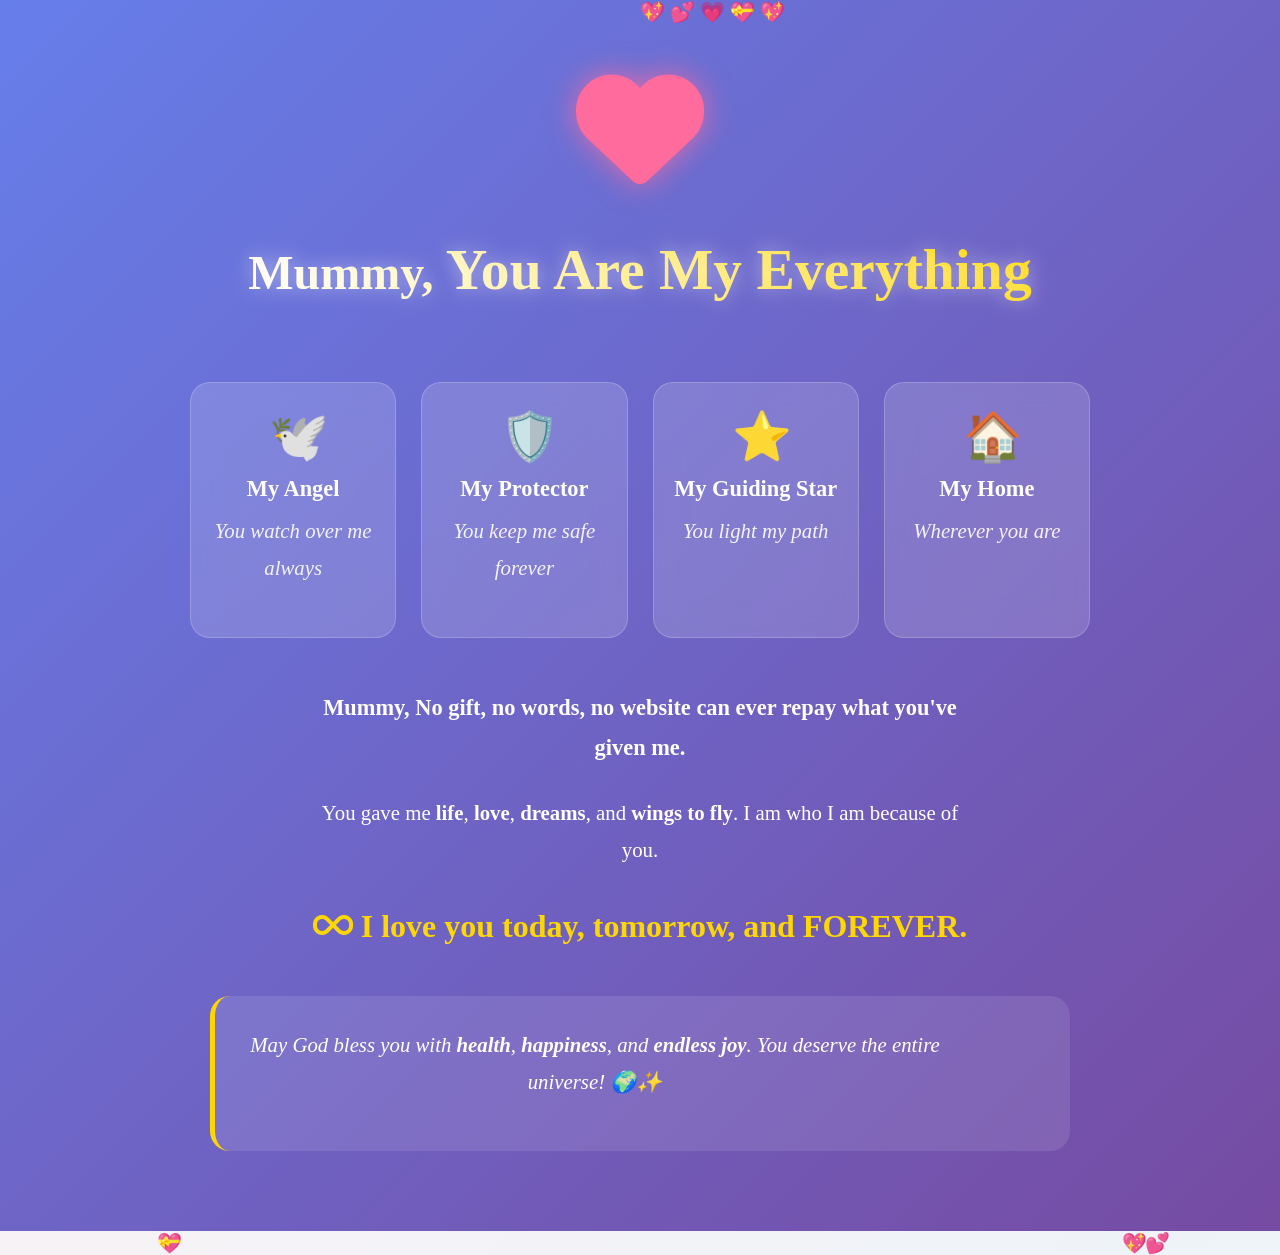
==== final.html @ c8d9d803 "first commit" ====
<!DOCTYPE html>
<html lang="en">
<head>
  <meta charset="UTF-8" />
  <meta name="viewport" content="width=device-width, initial-scale=1.0" />
  <title>I Love You Mummy - Forever</title>
  <link rel="stylesheet" href="style.css" />
  <link rel="stylesheet" href="https://cdnjs.cloudflare.com/ajax/libs/font-awesome/6.4.0/css/all.min.css" />
</head>
<body>
  <div class="page final-page simple-final">
    <div class="floating-hearts"></div>
    
    <div class="final-heart-container">
      <div class="big-heart">
        <i class="fas fa-heart"></i>
      </div>
    </div>

    <h1 class="final-title simple-title">
      Mummy, <span class="love-text">You Are My Everything</span>
    </h1>

    <div class="final-content simple-content">
      <div class="mom-qualities">
        <div class="quality">
          <span class="emoji-icon">🕊️</span>
          <h3>My Angel</h3>
          <p>You watch over me always</p>
        </div>
        <div class="quality">
          <span class="emoji-icon">🛡️</span>
          <h3>My Protector</h3>
          <p>You keep me safe forever</p>
        </div>
        <div class="quality">
          <span class="emoji-icon">⭐</span>
          <h3>My Guiding Star</h3>
          <p>You light my path</p>
        </div>
        <div class="quality">
          <span class="emoji-icon">🏠</span>
          <h3>My Home</h3>
          <p>Wherever you are</p>
        </div>
      </div>

      <div class="deep-message">
        <p class="touching-words">
          <strong>Mummy,</strong> No gift, no words, no website can ever repay what you've given me.
        </p>
        <p>
          You gave me <strong>life</strong>, <strong>love</strong>, <strong>dreams</strong>, and 
          <strong>wings to fly</strong>. I am who I am because of you.
        </p>
        <p class="forever">
          <i class="fas fa-infinity"></i> <strong>I love you today, tomorrow, and FOREVER.</strong>
        </p>
      </div>

      <div class="final-prayer">
        <p class="prayer-text">
          May God bless you with <strong>health</strong>, <strong>happiness</strong>, 
          and <strong>endless joy</strong>. You deserve the entire universe! 🌍✨
        </p>
      </div>
    </div>

  <script src="script.js"></script>
</body>
</html>
---- style.css ----
@import url('https://cdnjs.cloudflare.com/ajax/libs/font-awesome/6.4.0/css/all.min.css');
* {
  margin: 0;
  padding: 0;
  box-sizing: border-box;
}

body {
  font-family: 'Georgia', serif;
  background: linear-gradient(-45deg, #ffe4ec, #f8c8dc, #e8f4f8, #fff1f5);
  background-size: 400% 400%;
  animation: gradientShift 15s ease infinite;
  overflow-x: hidden;
  color: #5b445f;
  position: relative;
}

@keyframes gradientShift {
  0% { background-position: 0% 50%; }
  50% { background-position: 100% 50%; }
  100% { background-position: 0% 50%; }
}

.floating-hearts {
  position: fixed;
  top: 0;
  left: 0;
  width: 100%;
  height: 100%;
  pointer-events: none;
  z-index: 1;
}

.floating-hearts::before {
  content: '💖 💕 💗 💝 💖';
  position: absolute;
  animation: float 20s infinite linear;
  font-size: 20px;
}

@keyframes float {
  0% { transform: translateY(100vh) rotate(0deg); }
  100% { transform: translateY(-100px) rotate(360deg); }
}

.page {
  min-height: 100vh;
  display: flex;
  flex-direction: column;
  justify-content: center;
  align-items: center;
  padding: 40px 20px;
  text-align: center;
  position: relative;
  z-index: 2;
}

h1, .title {
  font-size: 3.5rem;
  margin-bottom: 30px;
  background: linear-gradient(45deg, #ff6b9d, #c44569);
  -webkit-background-clip: text;
  -webkit-text-fill-color: transparent;
  background-clip: text;
  animation: glow 2s ease-in-out infinite alternate;
}

@keyframes glow {
  from { text-shadow: 0 0 20px #ff6b9d; }
  to { text-shadow: 0 0 30px #ff6b9d, 0 0 40px #ff6b9d; }
}

.highlight {
  color: #ff6b9d;
  font-weight: bold;
}

p {
  max-width: 700px;
  line-height: 1.8;
  font-size: 1.3rem;
  margin-bottom: 20px;
}

.special-p span {
  color: #ff6b9d;
  animation: heartbeat 2s infinite;
}

@keyframes heartbeat {
  0%, 100% { transform: scale(1); }
  50% { transform: scale(1.1); }
}

.main-btn, .floating-btn {
  margin-top: 40px;
  padding: 15px 30px;
  border: none;
  border-radius: 50px;
  background: linear-gradient(45deg, #ff6b9d, #c44569);
  color: white;
  font-size: 1.2rem;
  font-weight: bold;
  cursor: pointer;
  transition: all 0.4s;
  box-shadow: 0 10px 30px rgba(255, 107, 157, 0.4);
}

.floating-btn {
  position: fixed;
  bottom: 30px;
  right: 30px;
  width: 60px;
  height: 60px;
  border-radius: 50%;
  font-size: 1.5rem;
  padding: 0;
}

.main-btn.pulse, .floating-btn.pulse {
  animation: pulse 2s infinite;
}

@keyframes pulse {
  0% { box-shadow: 0 0 0 0 rgba(255, 107, 157, 0.7); }
  70% { box-shadow: 0 0 0 20px rgba(255, 107, 157, 0); }
  100% { box-shadow: 0 0 0 0 rgba(255, 107, 157, 0); }
}

.main-btn:hover, .floating-btn:hover {
  transform: translateY(-5px) scale(1.05);
  box-shadow: 0 20px 40px rgba(255, 107, 157, 0.6);
}

/* Gallery Styles */
.gallery-grid {
  display: grid;
  grid-template-columns: repeat(auto-fit, minmax(280px, 1fr));
  gap: 25px;
  width: 100%;
  margin-top: 40px;
}

.image-container {
  position: relative;
  border-radius: 20px;
  overflow: hidden;
  box-shadow: 0 15px 35px rgba(0,0,0,0.2);
  transition: all 0.4s;
}

.image-container:hover {
  transform: translateY(-10px) scale(1.02);
}

.image-container img {
  width: 100%;
  height: 280px;
  object-fit: cover;
  display: block;
}

.image-overlay {
  position: absolute;
  bottom: 0;
  left: 0;
  right: 0;
  background: linear-gradient(transparent, rgba(241, 79, 198, 0.8));
  color: white;
  padding: 30px 20px 20px;
  transform: translateY(100%);
  transition: transform 0.4s;
}

.image-container:hover .image-overlay {
  transform: translateY(0);
}

.image-overlay p {
  margin: 0;
  font-size: 1.1rem;
  font-style: italic;
}

/* Letter Styles */
.letter-box {
  max-width: 900px;
  background: rgba(255, 255, 255, 0.95);
  padding: 60px;
  border-radius: 30px;
  box-shadow: 0 30px 80px rgba(0,0,0,0.2);
  backdrop-filter: blur(10px);
  border: 1px solid rgba(255, 255, 255, 0.3);
}

.letter-header {
  margin-bottom: 30px;
}

.love-heart {
  font-size: 4rem;
  color: #ff6b9d;
  animation: bounce 2s infinite;
}

@keyframes bounce {
  0%, 20%, 50%, 80%, 100% { transform: translateY(0); }
  40% { transform: translateY(-10px); }
  60% { transform: translateY(-5px); }
}

/* Moments Cards */
.moments-grid {
  display: grid;
  grid-template-columns: repeat(auto-fit, minmax(280px, 1fr));
  gap: 25px;
  margin-top: 40px;
  width: 100%;
}

.card {
  background: rgba(255, 255, 255, 0.95);
  padding: 40px 30px;
  border-radius: 25px;
  font-size: 1.2rem;
  box-shadow: 0 15px 40px rgba(0,0,0,0.1);
  transition: all 0.4s;
  border: 1px solid rgba(255, 255, 255, 0.3);
  backdrop-filter: blur(10px);
}

.card i {
  font-size: 3rem;
  color: #ff6b9d;
  margin-bottom: 15px;
}

.card h3 {
  color: #5b445f;
  margin-bottom: 10px;
}

.hover-lift:hover {
  transform: translateY(-10px) rotateX(5deg);
  box-shadow: 0 25px 50px rgba(0,0,0,0.2);
}

/* Final Page */
.final-page {
  background: linear-gradient(135deg, #667eea 0%, #764ba2 100%);
  color: white;
}

.final-title {
  font-size: 4rem !important;
  background: linear-gradient(45deg, #fff, #ffd700);
  -webkit-background-clip: text;
  -webkit-text-fill-color: transparent;
}

.love-text {
  color: #ffd700 !important;
  font-size: 1.2em;
}

.confetti {
  position: absolute;
  width: 100%;
  height: 100%;
  pointer-events: none;
}

.confetti::before {
  content: '🎉✨🎊💖🎈';
  position: absolute;
  animation: confetti-fall 3s infinite linear;
}

@keyframes confetti-fall {
  0% { transform: translateY(-100vh) rotate(0deg); }
  100% { transform: translateY(100vh) rotate(720deg); }
}

.big-btn {
  padding: 20px 50px !important;
  font-size: 1.4rem !important;
}

.love-note {
  margin-top: 40px;
  padding: 20px;
  background: rgba(255,255,255,0.2);
  border-radius: 20px;
  font-size: 1.1rem;
}

/* Responsive */
@media (max-width: 768px) {
  h1, .title { font-size: 2.5rem; }
  .gallery-grid { grid-template-columns: repeat(auto-fit, minmax(200px, 1fr)); }
  .moments-grid { grid-template-columns: 1fr; }
}

/* ... (Keep all previous CSS) ... */

/* NEW: Navigation Buttons - Medium Bottom */
.nav-btn {
  position: fixed;
  bottom: 80px; /* Medium bottom position */
  left: 50%;
  transform: translateX(-50%);
  width: 220px;
  height: 60px;
  border: none;
  border-radius: 50px;
  background: linear-gradient(45deg, #ff6b9d, #c44569);
  color: white;
  font-size: 1.1rem;
  font-weight: bold;
  cursor: pointer;
  transition: all 0.4s;
  box-shadow: 0 15px 35px rgba(255, 107, 157, 0.5);
  z-index: 100;
  display: flex;
  align-items: center;
  justify-content: center;
  gap: 10px;
}

.nav-btn:hover {
  transform: translateX(-50%) translateY(-8px) scale(1.05);
  box-shadow: 0 25px 50px rgba(255, 107, 157, 0.7);
}

/* Button specific colors */
.gallery-btn { background: linear-gradient(45deg, #ff9a9e, #fecfef); }
.gallery-btn:hover { box-shadow: 0 25px 50px rgba(255, 154, 158, 0.7); }

.letter-btn { background: linear-gradient(45deg, #a8edea, #fed6e3); }
.letter-btn:hover { box-shadow: 0 25px 50px rgba(168, 237, 234, 0.7); }

.final-btn { background: linear-gradient(45deg, #ffecd2, #fcb69f); }
.final-btn:hover { box-shadow: 0 25px 50px rgba(255, 236, 210, 0.7); }

.home-btn { background: linear-gradient(45deg, #667eea, #764ba2); }
.home-btn:hover { box-shadow: 0 25px 50px rgba(102, 126, 234, 0.7); }

/* New content styles */
.content-section {
  max-width: 800px;
  padding: 0 20px;
}

.love-stats {
  display: flex;
  justify-content: center;
  gap: 30px;
  margin: 40px 0;
  flex-wrap: wrap;
}

.love-stats div {
  background: rgba(255, 255, 255, 0.9);
  padding: 20px;
  border-radius: 20px;
  box-shadow: 0 10px 30px rgba(0,0,0,0.1);
  font-weight: bold;
}

.intro-text, .gallery-footer {
  font-size: 1.3rem;
  margin: 30px 0;
  font-style: italic;
  color: #ff6b9d;
}

.letter-paragraph {
  margin-bottom: 30px;
  text-align: left;
}

.letter-paragraph p {
  font-size: 1.25rem;
  line-height: 1.9;
}

.letter-close {
  text-align: center;
  background: linear-gradient(45deg, #ff9a9e, #fecfef);
  padding: 30px;
  border-radius: 20px;
  margin-top: 40px;
}

.date {
  color: #ff6b9d;
  font-size: 1.1rem;
  margin-top: 10px;
}

.special ul {
  list-style: none;
  padding-left: 0;
}

.special li {
  padding: 10px 0;
  font-size: 1.1rem;
}

.award {
  background: rgba(255,255,255,0.2);
  padding: 30px;
  border-radius: 20px;
  margin: 30px 0;
  backdrop-filter: blur(10px);
}

.award i {
  font-size: 4rem;
  color: #ffd700;
}

.thanks-list, .promise-section ul {
  list-style: none;
  padding: 0;
  max-width: 600px;
  margin: 20px auto;
}

.thanks-list li {
  padding: 12px 0;
  font-size: 1.2rem;
}

.love-meter {
  margin: 40px 0;
}

.meter {
  width: 300px;
  height: 20px;
  background: rgba(255,255,255,0.3);
  border-radius: 10px;
  margin: 20px auto;
  overflow: hidden;
}

.meter .fill {
  height: 100%;
  background: linear-gradient(90deg, #ff6b9d, #ffd700);
  width: 100%;
  animation: fillMeter 2s ease-out;
}

@keyframes fillMeter {
  0% { width: 0%; }
  100% { width: 100%; }
}

/* Responsive */
@media (max-width: 768px) {
  .nav-btn {
    bottom: 20px;
    width: 90%;
    max-width: 300px;
  }
  
  .love-stats {
    flex-direction: column;
    align-items: center;
  }
}

/* NEW FINAL PAGE STYLES - Simple & Emotional */
.simple-final {
  background: linear-gradient(135deg, #667eea 0%, #764ba2 100%);
  color: white;
}

.final-heart-container {
  margin: 20px 0 30px;
}

.big-heart {
  font-size: 8rem;
  animation: heartbeat 1.5s infinite;
  color: #ff6b9d;
  text-shadow: 0 0 30px rgba(255, 107, 157, 0.8);
}

.simple-title {
  font-size: 3rem !important;
  margin-bottom: 30px;
  text-shadow: 0 0 20px rgba(255,255,255,0.5);
}

.mom-qualities {
  display: grid;
  grid-template-columns: repeat(auto-fit, minmax(200px, 1fr));
  gap: 25px;
  margin: 50px 0;
  max-width: 900px;
}

.quality {
  background: rgba(255, 255, 255, 0.15);
  padding: 30px 20px;
  border-radius: 20px;
  backdrop-filter: blur(15px);
  border: 1px solid rgba(255, 255, 255, 0.2);
  transition: all 0.4s;
}

.quality:hover {
  transform: translateY(-10px);
  background: rgba(255, 255, 255, 0.25);
  box-shadow: 0 20px 40px rgba(0,0,0,0.3);
}

.quality i {
  font-size: 3rem;
  color: #ffd700;
  margin-bottom: 15px;
}

.quality h3 {
  font-size: 1.4rem;
  margin-bottom: 10px;
  color: #fff;
}

.quality p {
  opacity: 0.9;
  font-style: italic;
}

.deep-message {
  max-width: 700px;
  margin: 0 auto 40px;
  text-align: center;
  padding: 0 20px;
}

.touching-words {
  font-size: 1.4rem;
  font-weight: bold;
  margin-bottom: 25px;
  animation: fadeInUp 1s ease;
}

.forever {
  font-size: 2rem;
  color: #ffd700;
  margin-top: 30px;
  font-weight: bold;
}

.final-prayer {
  background: rgba(255, 255, 255, 0.1);
  padding: 30px;
  border-radius: 20px;
  margin: 40px 20px;
  border-left: 5px solid #ffd700;
}

.prayer-text {
  font-size: 1.3rem;
  font-style: italic;
}

.creator-note {
  margin-top: 40px;
  padding: 20px;
  background: rgba(255,255,255,0.1);
  border-radius: 15px;
  font-size: 1rem;
  opacity: 0.9;
}

/* Animations */
@keyframes fadeInUp {
  from {
    opacity: 0;
    transform: translateY(30px);
  }
  to {
    opacity: 1;
    transform: translateY(0);
  }
}

@keyframes heartbeat {
  0%, 100% { transform: scale(1); }
  50% { transform: scale(1.2); }
}

/* Responsive */
@media (max-width: 768px) {
  .big-heart { font-size: 6rem; }
  .simple-title { font-size: 2.2rem !important; }
  .mom-qualities { grid-template-columns: 1fr; }
  .forever { font-size: 1.5rem; }
}

/* PERFECT EMOJI SIZE - Same as Font Awesome */
.emoji-icon {
  display: inline-block;
  font-size: 3rem;        /* Same as icon size */
  width: 3rem;           /* Fixed width */
  height: 3rem;          /* Fixed height */
  line-height: 3rem;     /* Center vertically */
  text-align: center;
  margin-bottom: 15px;   /* Same as icon margin */
  animation: float 3s ease-in-out infinite; /* Gentle float */
}

@keyframes float {
  0%, 100% { transform: translateY(0px); }
  50% { transform: translateY(-5px); }
}

/* Hover effect for emoji */
.quality:hover .emoji-icon {
  animation: bounce 0.6s ease;
  filter: drop-shadow(0 5px 10px rgba(255,255,255,0.5));
}

@keyframes bounce {
  0%, 20%, 50%, 80%, 100% { transform: translateY(0); }
  40% { transform: translateY(-10px); }
  60% { transform: translateY(-5px); }
}
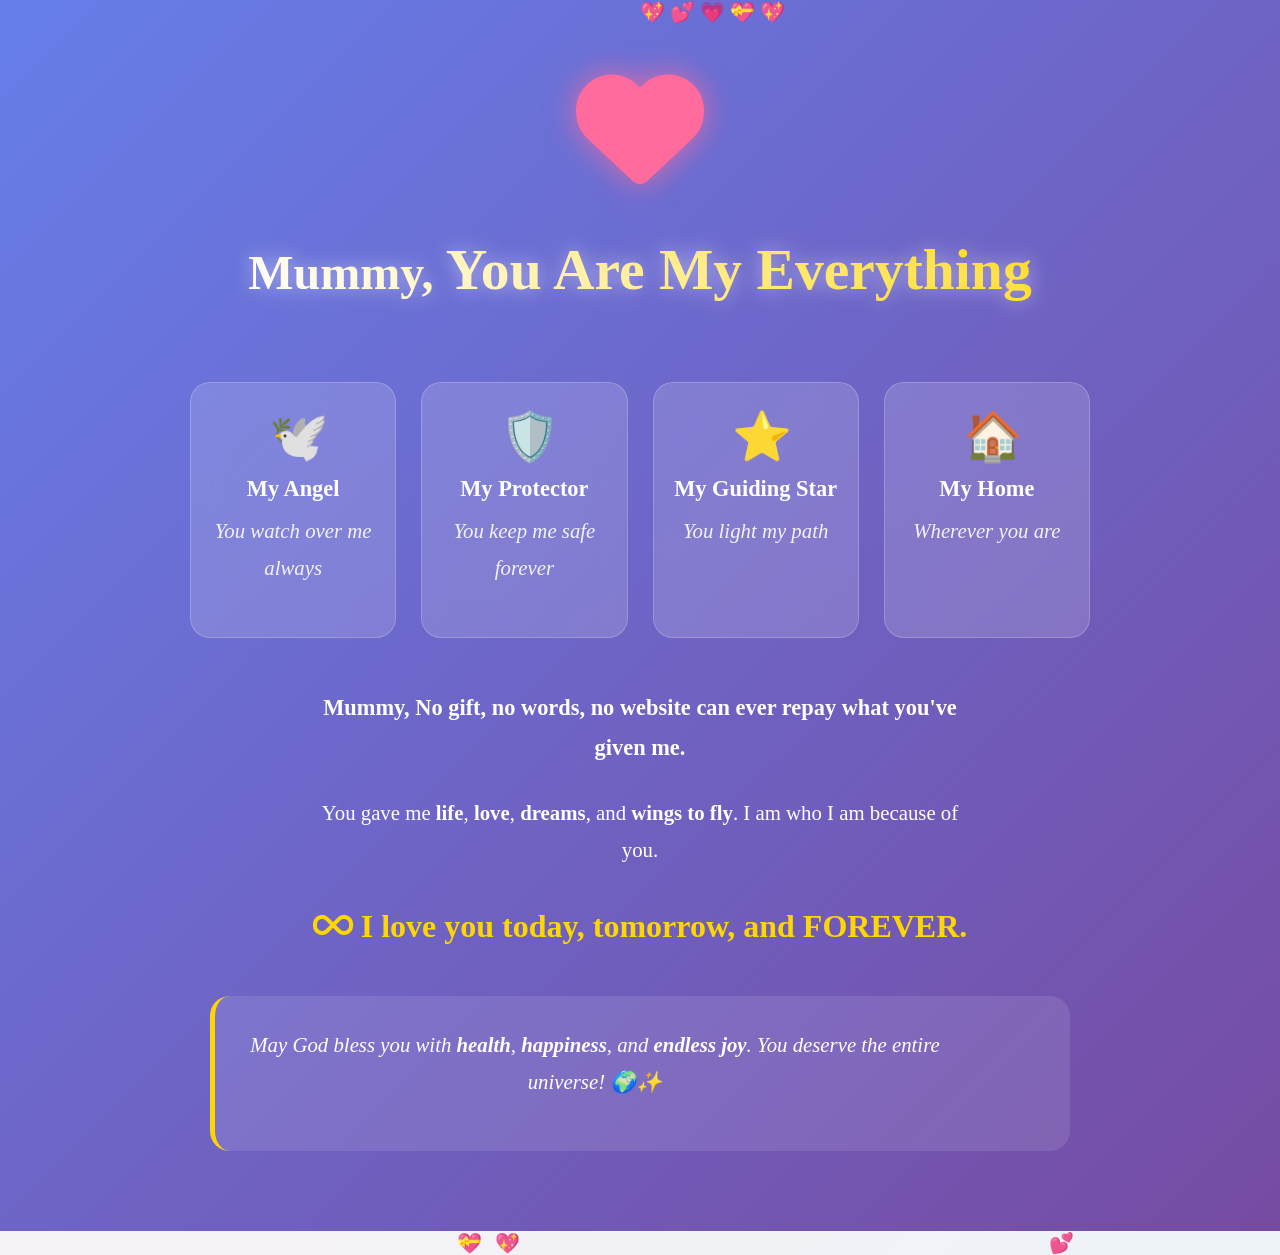
==== commit a1e9d72d: "Update files" ====
--- a/final.html
+++ b/final.html
@@ -68,4 +68,11 @@
 
   <script src="script.js"></script>
 </body>
-</html>+</html>
+
+<!-- https://docs.google.com/document/d/1bl-p6D_4lIoDbRMvJK7blNzqTW18BcS7yT05vge5OP4/edit?usp=drive_link
+https://docs.google.com/document/d/1FBkiHNKLCnYp2PpwsQPzQWMkZDjIBIkj27hH5XDfpl4/edit?usp=drive_link
+https://docs.google.com/document/d/18CY3koydBQM9N--GYNBxDfDAKUYkLT6fAPrGXeluEK0/edit?tab=t.0
+https://docs.google.com/document/d/1G4ujKxdRhOQxKS-IcDPdOi3zruNWJPaCuEif880i6HM/edit?usp=drive_link
+https://docs.google.com/document/d/1booqzjaGSdCSqcJ1zR60FYzAZN8WHjABDyW-x2bWRHc/edit?usp=drivesdk
+https://docs.google.com/document/d/1-GXBtA0tFxrnQnpvVMYERAWnPRpcx2My5LLGlS02a98/edit?tab=t.0 -->
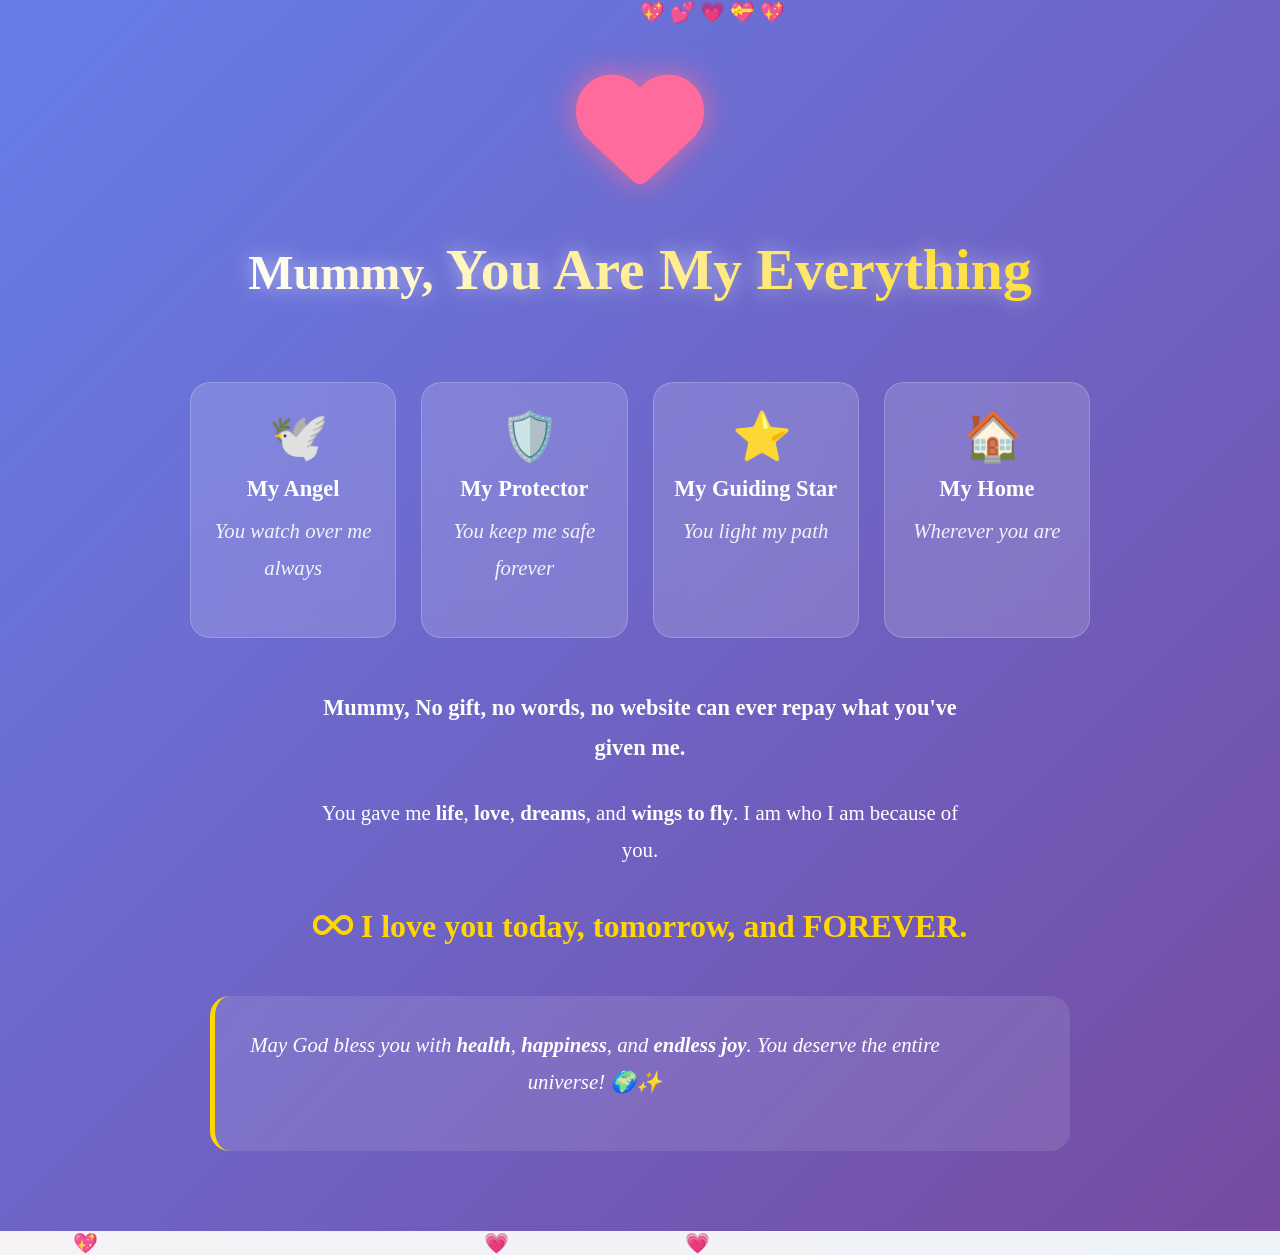
==== commit 5a3b1926: "Update files" ====
--- a/final.html
+++ b/final.html
@@ -70,9 +70,4 @@
 </body>
 </html>
 
-<!-- https://docs.google.com/document/d/1bl-p6D_4lIoDbRMvJK7blNzqTW18BcS7yT05vge5OP4/edit?usp=drive_link
-https://docs.google.com/document/d/1FBkiHNKLCnYp2PpwsQPzQWMkZDjIBIkj27hH5XDfpl4/edit?usp=drive_link
-https://docs.google.com/document/d/18CY3koydBQM9N--GYNBxDfDAKUYkLT6fAPrGXeluEK0/edit?tab=t.0
-https://docs.google.com/document/d/1G4ujKxdRhOQxKS-IcDPdOi3zruNWJPaCuEif880i6HM/edit?usp=drive_link
-https://docs.google.com/document/d/1booqzjaGSdCSqcJ1zR60FYzAZN8WHjABDyW-x2bWRHc/edit?usp=drivesdk
-https://docs.google.com/document/d/1-GXBtA0tFxrnQnpvVMYERAWnPRpcx2My5LLGlS02a98/edit?tab=t.0 -->+<!-- https://www.perplexity.ai/search/8e427165-c9de-49cc-8b56-6704fa889ce0 -->
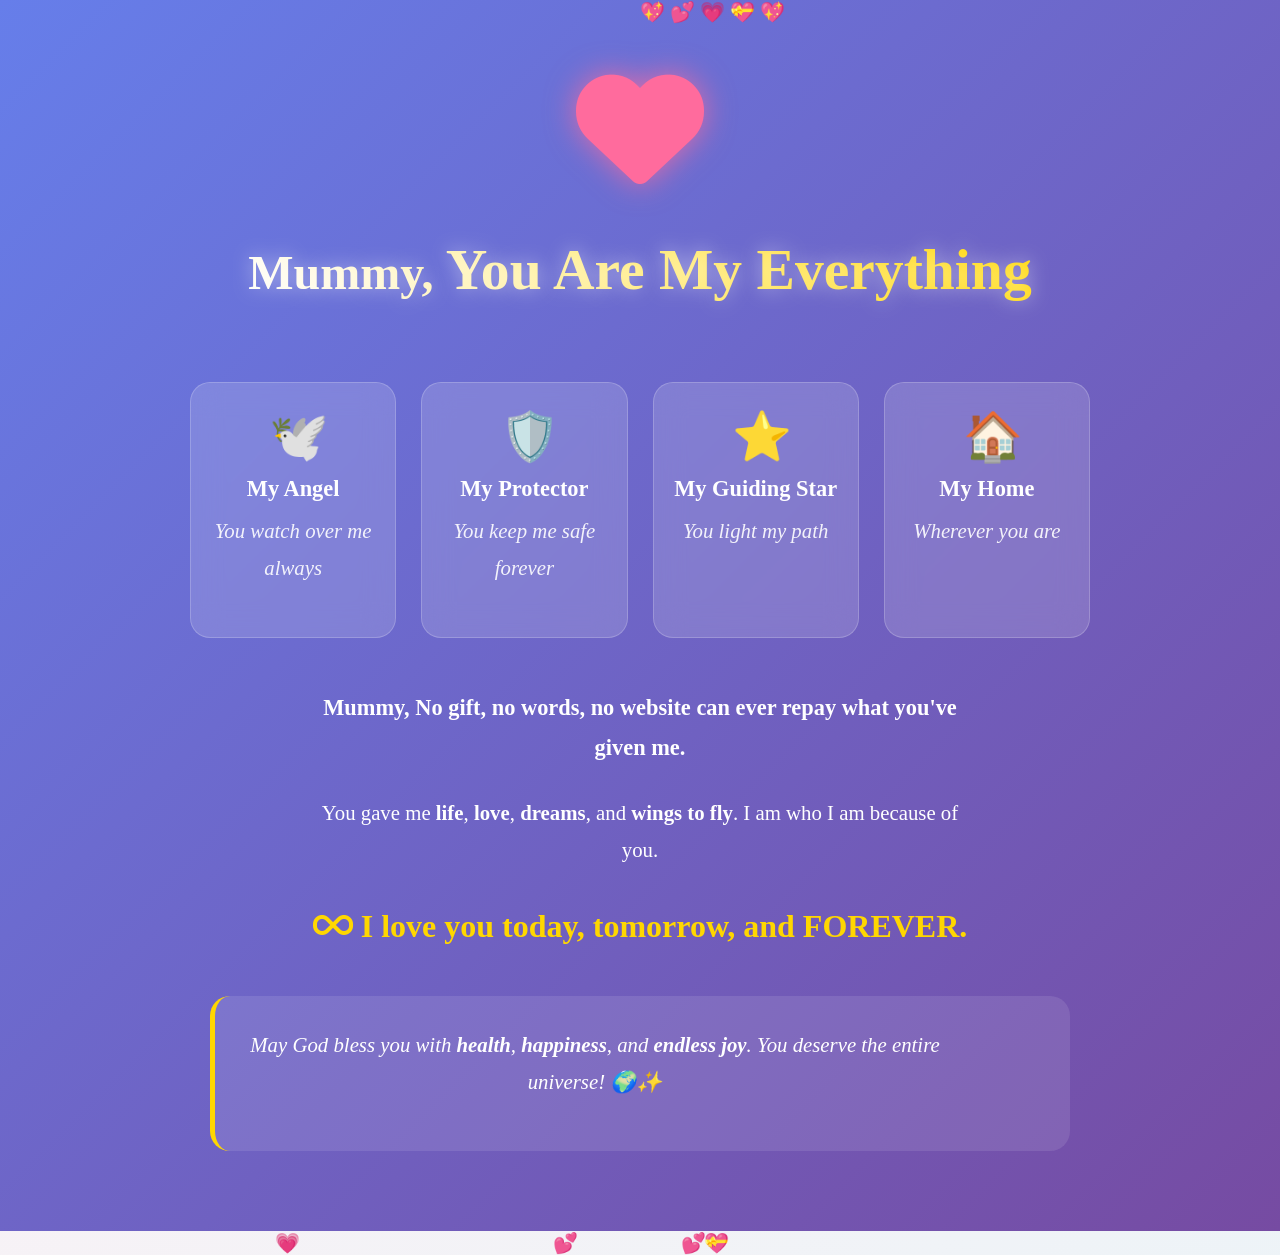
==== commit c809e5d5: "Update files" ====
--- a/final.html
+++ b/final.html
@@ -70,4 +70,5 @@
 </body>
 </html>
 
-<!-- https://www.perplexity.ai/search/8e427165-c9de-49cc-8b56-6704fa889ce0 -->+<!-- https://www.scribd.com/search?query=majiyour&verbatim=true
+     https://www.perplexity.ai/search/f201d84b-098e-403b-8f31-dfe101fca56c-->
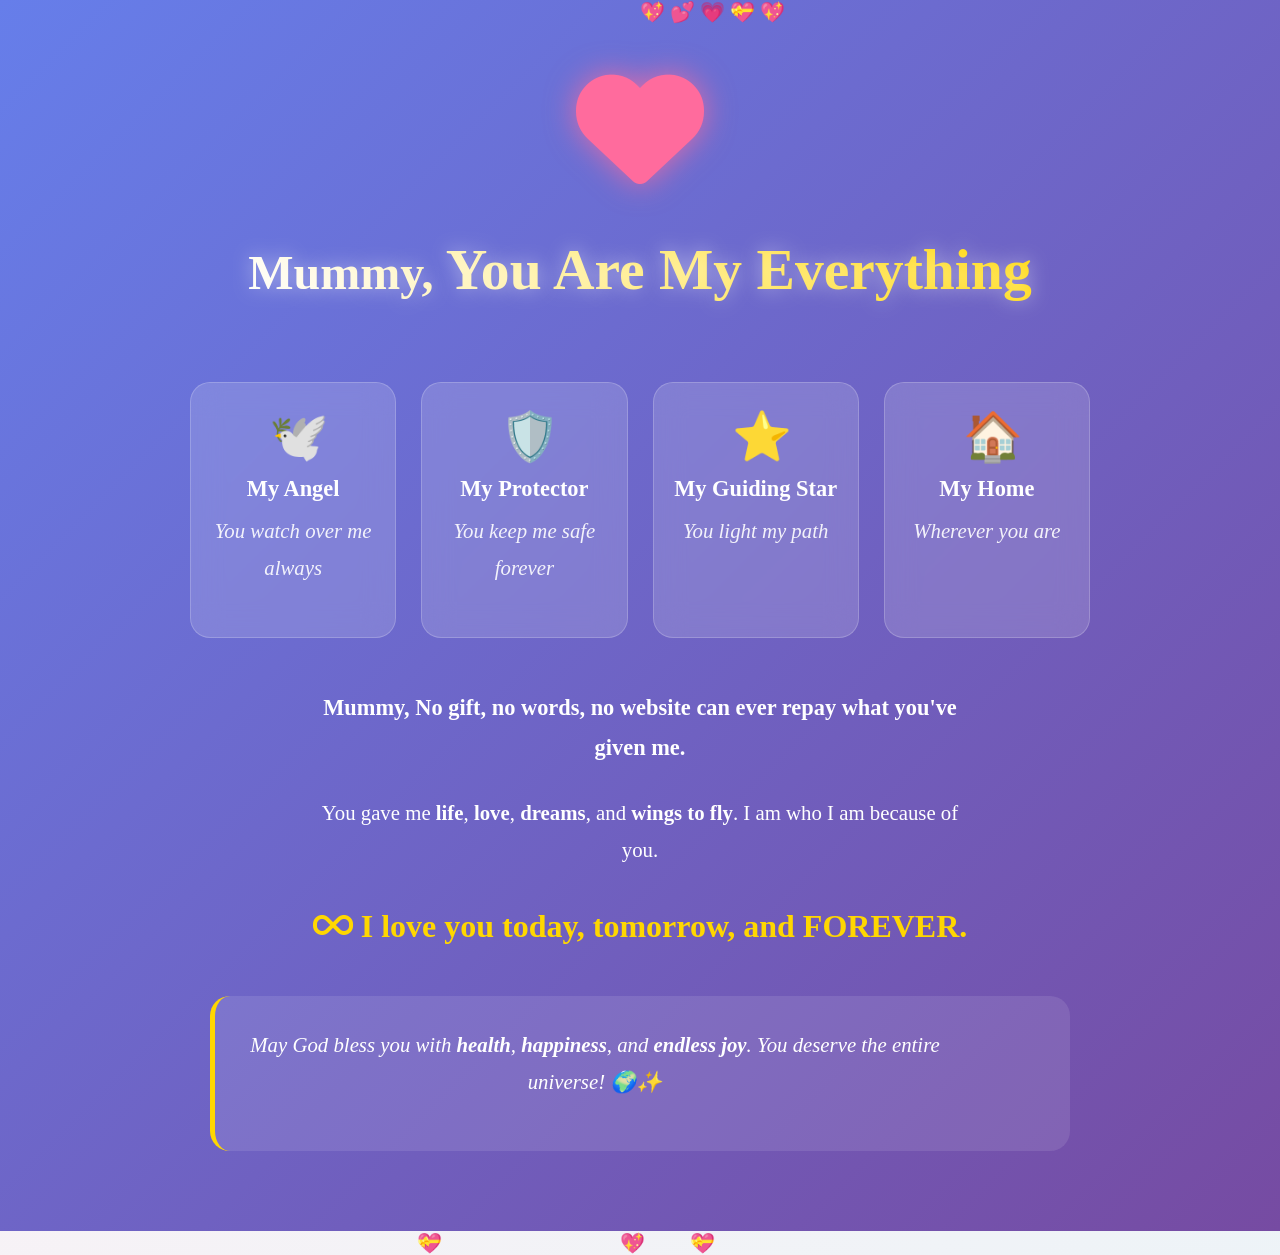
==== commit 6df14243: "Update files" ====
--- a/final.html
+++ b/final.html
@@ -70,5 +70,4 @@
 </body>
 </html>
 
-<!-- https://www.scribd.com/search?query=majiyour&verbatim=true
-     https://www.perplexity.ai/search/f201d84b-098e-403b-8f31-dfe101fca56c-->+<!-- https://www.perplexity.ai/search/9298e18f-ea89-4ee4-9adc-f84da3fb48ab-->
